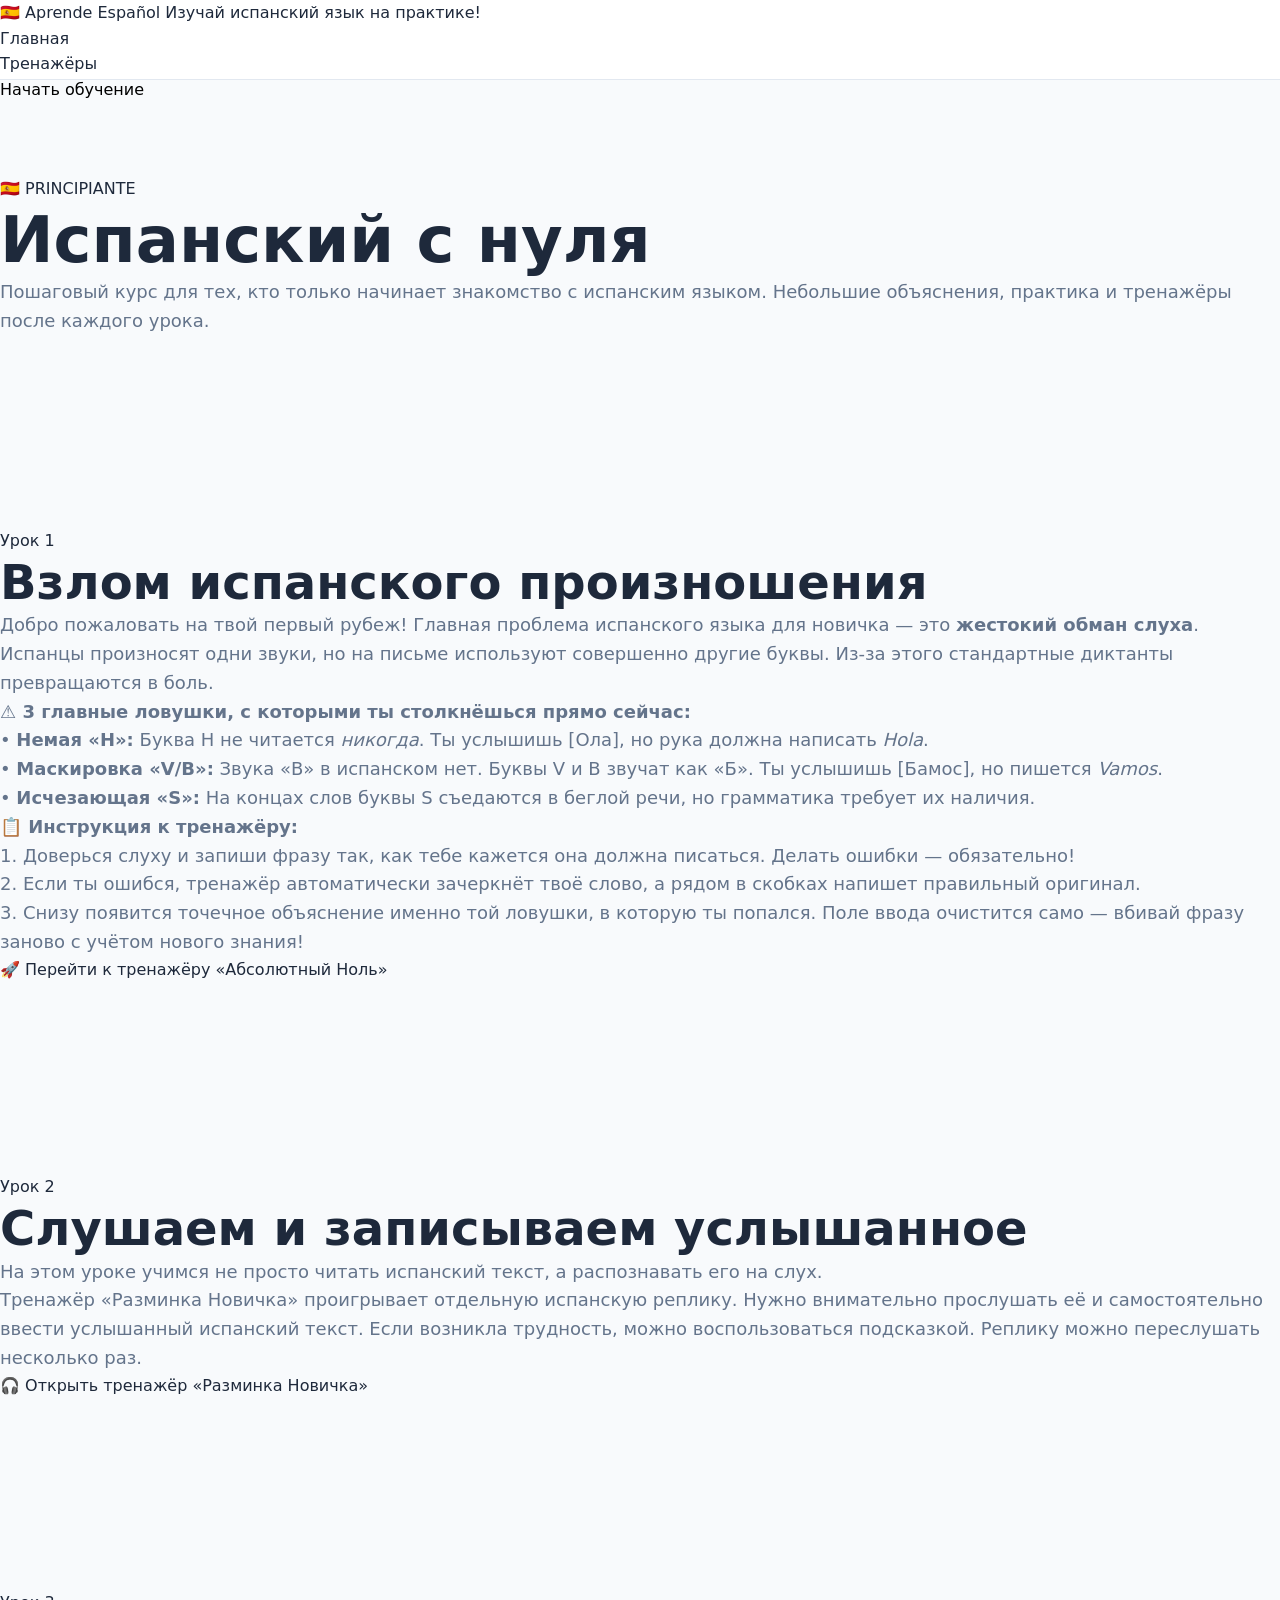
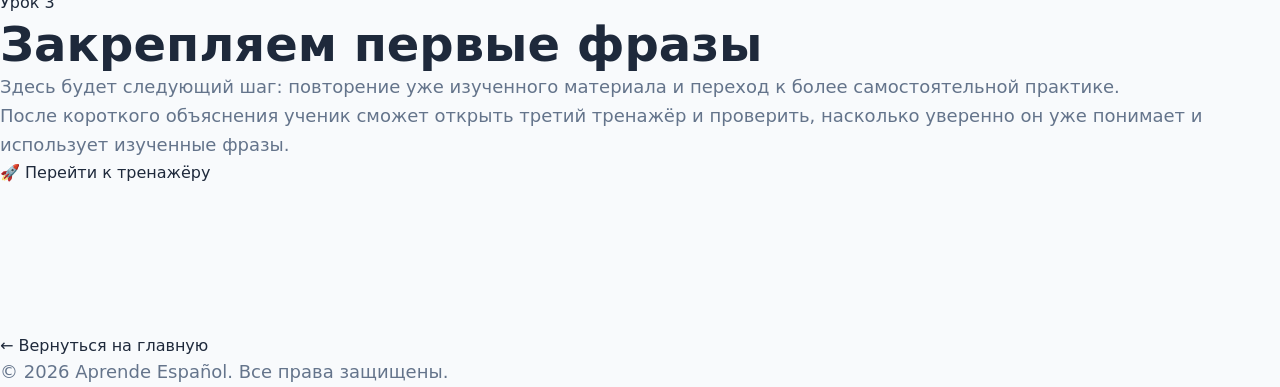
==== principiante.html @ 5edc0eb2 "Update principiante.html" ====
<!DOCTYPE html>
<html lang="ru">
<head>
    <meta charset="UTF-8">
    <meta name="viewport" content="width=device-width, initial-scale=1.0">
    <title>Principiante — Испанский с нуля | Aprende Español</title>
    <link rel="stylesheet" href="assets/css/style.css">
</head>
<body>

    <!-- Ваша оригинальная шапка -->
    <header>
        <span>🇪🇸</span> Aprende Español Изучай испанский язык на практике!
        <ul>
            <li>Главная</li>
            <li>Тренажёры</li>
        </ul>
        <button>Начать обучение</button>
    </header>

    <!-- Ваш оригинальный заголовок курса -->
    <section>
        <span>🇪🇸 PRINCIPIANTE</span>
        <h1>Испанский с нуля</h1>
        <p>Пошаговый курс для тех, кто только начинает знакомство с испанским языком. Небольшие объяснения, практика и тренажёры после каждого урока.</p>
    </section>

    <!-- УРОК 1 С НОВЫМ ТЕКСТОМ И ССЫЛКОЙ В ПАПКУ TRAINERS -->
    <section>
        <span>Урок 1</span>
        <h2>Взлом испанского произношения</h2>
        
        <p>
            Добро пожаловать на твой первый рубеж! Главная проблема испанского языка для новичка — это <b>жестокий обман слуха</b>. Испанцы произносят одни звуки, но на письме используют совершенно другие буквы. Из-за этого стандартные диктанты превращаются в боль.
        </p>

        <p>
            <b>⚠️ 3 главные ловушки, с которыми ты столкнёшься прямо сейчас:</b><br>
            • <b>Немая «H»:</b> Буква H не читается <i>никогда</i>. Ты услышишь [Ола], но рука должна написать <i>Hola</i>.<br>
            • <b>Маскировка «V/B»:</b> Звука «В» в испанском нет. Буквы V и B звучат как «Б». Ты услышишь [Бамос], но пишется <i>Vamos</i>.<br>
            • <b>Исчезающая «S»:</b> На концах слов буквы S съедаются в беглой речи, но грамматика требует их наличия.
        </p>

        <p>
            <b>📋 Инструкция к тренажёру:</b><br>
            1. Доверься слуху и запиши фразу так, как тебе кажется она должна писаться. Делать ошибки — обязательно!<br>
            2. Если ты ошибся, тренажёр автоматически зачеркнёт твоё слово, а рядом в скобках напишет правильный оригинал.<br>
            3. Снизу появится точечное объяснение именно той ловушки, в которую ты попался. Поле ввода очистится само — вбивай фразу заново с учётом нового знания!
        </p>

        <a href="trainers/zero.html">🚀 Перейти к тренажёру «Абсолютный Ноль»</a>
    </section>
    <!-- УРОК 2 С ПРАВИЛЬНОЙ ССЫЛКОЙ В ПАПКУ TRAINERS -->
    <section>
        <span>Урок 2</span>
        <h2>Слушаем и записываем услышанное</h2>
        <p>На этом уроке учимся не просто читать испанский текст, а распознавать его на слух.</p>
        <p>Тренажёр «Разминка Новичка» проигрывает отдельную испанскую реплику. Нужно внимательно прослушать её и самостоятельно ввести услышанный испанский текст. Если возникла трудность, можно воспользоваться подсказкой. Реплику можно переслушать несколько раз.</p>
        <a href="trainers/principiante2.html">🎧 Открыть тренажёр «Разминка Новичка»</a>
    </section>

    <!-- УРОК 3 -->
    <section>
        <span>Урок 3</span>
        <h2>Закрепляем первые фразы</h2>
        <p>Здесь будет следующий шаг: повторение уже изученного материала и переход к более самостоятельной практике.</p>
        <p>После короткого объяснения ученик сможет открыть третий тренажёр и проверить, насколько уверенно он уже понимает и использует изученные фразы.</p>
        <a href="#">🚀 Перейти к тренажёру</a>
    </section>

    <!-- ПОДВАЛ И ОРИГИНАЛЬНЫЕ ССЫЛКИ -->
    <br><br>
    <a href="index.html">← Вернуться на главную</a>

    <p>© 2026 Aprende Español. Все права защищены.</p>

</body>
</html>
---- assets/css/style.css ----
/* ==========================================================
   Aprende Español
   Main Stylesheet
   Version: 1.0
========================================================== */

/* ---------- CSS Modules ---------- */

@import url("variables.css");
@import url("layout.css");
@import url("components.css");
@import url("animations.css");
@import url("sections/header.css");
@import url("sections/hero.css");
@import url("sections/trainers.css");
@import url("sections/phrase.css");
@import url("sections/features.css");
@import url("sections/layout.css");
@import url("sections/cta.css");
@import url("sections/footer.css");
@import url("sections/beginner-banner.css");



/* ==========================================================
   GLOBAL RESET
========================================================== */

*,
*::before,
*::after {
    box-sizing: border-box;
    margin: 0;
    padding: 0;
}

html {
    scroll-behavior: smooth;
}

body {
    min-height: 100vh;

    font-family: var(--font-family);

    background: var(--color-background);

    color: var(--color-text);

    line-height: 1.6;

    -webkit-font-smoothing: antialiased;
    -moz-osx-font-smoothing: grayscale;

    text-rendering: optimizeLegibility;
}


/* ==========================================================
   IMAGES
========================================================== */

img {
    display: block;
    max-width: 100%;
}


/* ==========================================================
   LINKS
========================================================== */

a {
    color: inherit;
    text-decoration: none;
}


/* ==========================================================
   LISTS
========================================================== */

ul,
ol {
    list-style: none;
}


/* ==========================================================
   BUTTONS
========================================================== */

button {
    font: inherit;
    cursor: pointer;
    border: none;
    background: none;
}


/* ==========================================================
   FORM ELEMENTS
========================================================== */

input,
textarea,
select {
    font: inherit;
}


/* ==========================================================
   SECTIONS
========================================================== */

section {
    width: 100%;
}
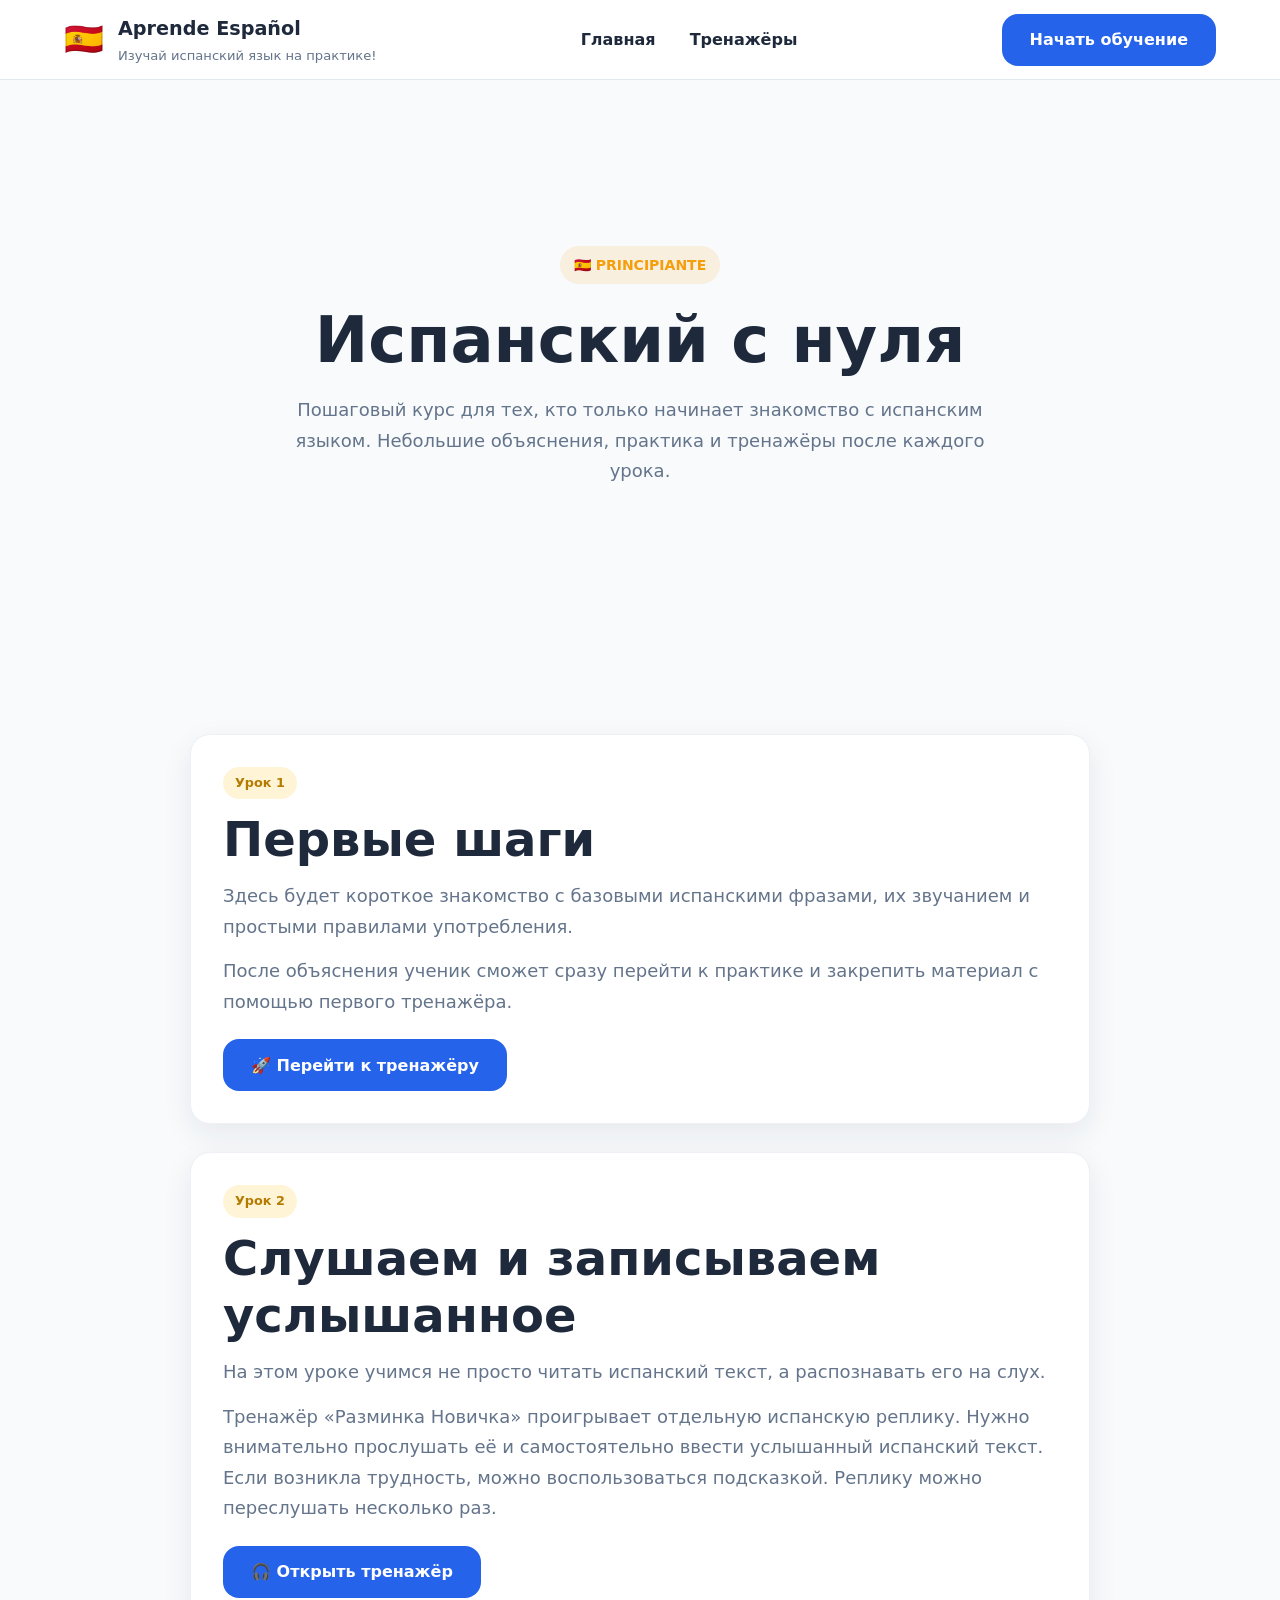
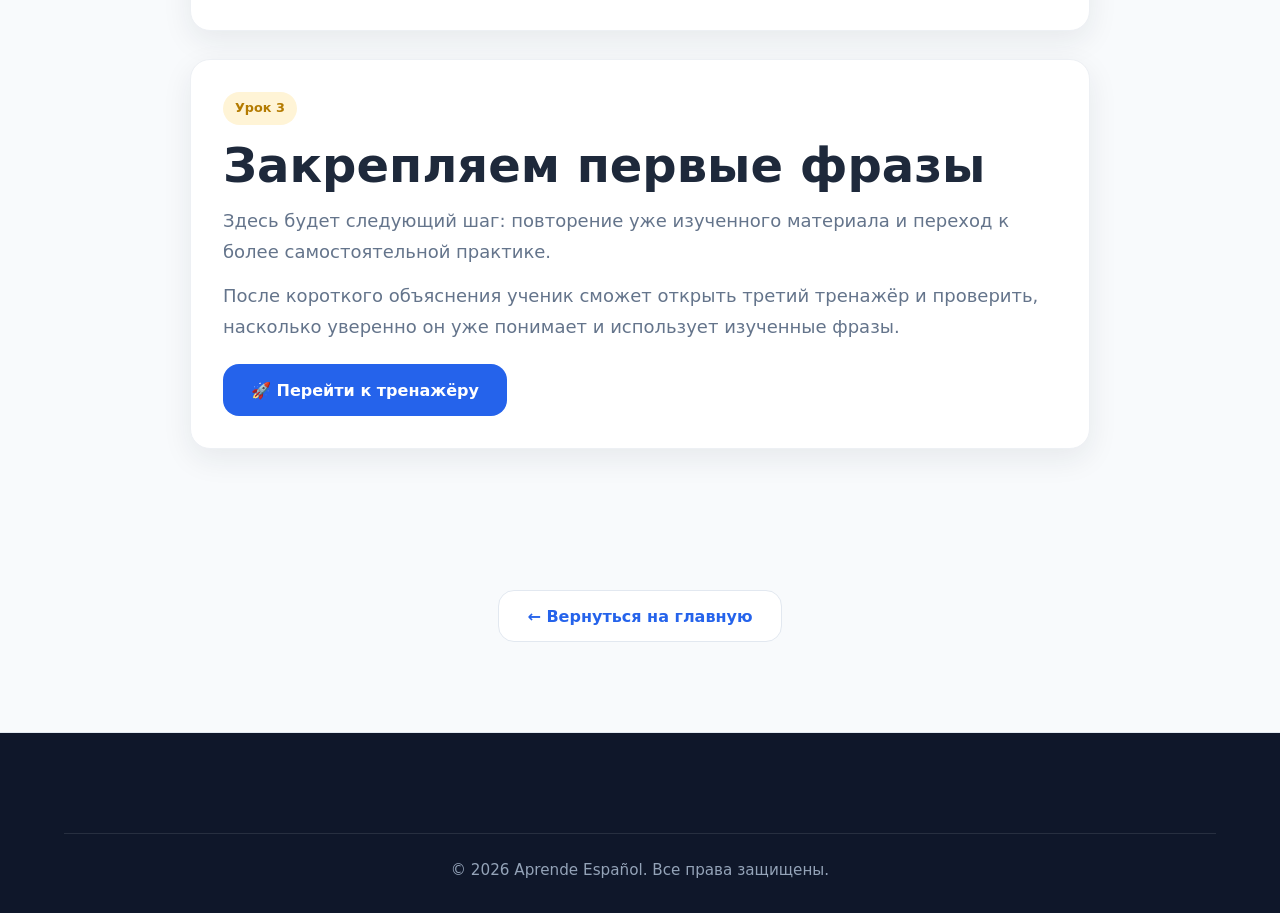
==== commit b98b6492: "Update principiante.html" ====
--- a/principiante.html
+++ b/principiante.html
@@ -1,79 +1,73 @@
 <!DOCTYPE html>
 <html lang="ru">
 <head>
-    <meta charset="UTF-8">
-    <meta name="viewport" content="width=device-width, initial-scale=1.0">
-    <title>Principiante — Испанский с нуля | Aprende Español</title>
-    <link rel="stylesheet" href="assets/css/style.css">
+<meta charset="UTF-8">
+<meta name="viewport" content="width=device-width, initial-scale=1.0">
+<title>Principiante — Испанский с нуля | Aprende Español</title>
+<meta name="description" content="Уроки испанского языка для начинающих с нулевого уровня. Простые объяснения и практические тренажёры.">
+<link rel="icon" href="favicon.svg" type="image/svg+xml">
+<link rel="stylesheet" href="assets/css/style.css">
+<style>
+.principiante-page{padding:70px 0 90px}
+.principiante-hero{text-align:center;max-width:850px;margin:0 auto 55px}
+.principiante-hero h1{margin:18px 0 16px}
+.principiante-hero p{max-width:700px;margin:0 auto;line-height:1.7}
+.lesson-list{display:flex;flex-direction:column;gap:28px;max-width:900px;margin:0 auto}
+.lesson-card{background:#fff;border-radius:20px;padding:32px;box-shadow:0 10px 30px rgba(31,41,55,.08);border:1px solid #edf0f4}
+.lesson-number{display:inline-block;margin-bottom:12px;padding:6px 12px;border-radius:999px;background:#fff4d6;color:#b47b00;font-size:.8rem;font-weight:700}
+.lesson-card h2{margin:0 0 12px}.lesson-card p{line-height:1.7;margin:0 0 14px}.lesson-action{margin-top:22px}
+.lesson-action .btn{display:inline-flex;align-items:center;justify-content:center}
+.site-footer-link{text-align:center;margin-top:45px}
+@media(max-width:700px){.principiante-page{padding:45px 0 60px}.lesson-card{padding:24px 20px}.lesson-action .btn{width:100%}}
+</style>
 </head>
 <body>
+<header id="header">
+<div class="container"><div class="header">
+<a href="index.html" class="logo"><span class="logo-icon">🇪🇸</span><div class="logo-text"><span class="logo-title">Aprende Español</span><span class="logo-subtitle">Изучай испанский язык на практике!</span></div></a>
+<nav class="nav"><ul class="nav-list"><li><a href="index.html" class="nav-link">Главная</a></li><li><a href="index.html#trainers" class="nav-link">Тренажёры</a></li></ul></nav>
+<a href="index.html#trainers" class="btn btn-primary">Начать обучение</a>
+</div></div>
+</header>
 
-    <!-- Ваша оригинальная шапка -->
-    <header>
-        <span>🇪🇸</span> Aprende Español Изучай испанский язык на практике!
-        <ul>
-            <li>Главная</li>
-            <li>Тренажёры</li>
-        </ul>
-        <button>Начать обучение</button>
-    </header>
+<main class="principiante-page">
+<div class="container">
+<section class="principiante-hero">
+<span class="badge">🇪🇸 PRINCIPIANTE</span>
+<h1>Испанский с нуля</h1>
+<p>Пошаговый курс для тех, кто только начинает знакомство с испанским языком. Небольшие объяснения, практика и тренажёры после каждого урока.</p>
+</section>
 
-    <!-- Ваш оригинальный заголовок курса -->
-    <section>
-        <span>🇪🇸 PRINCIPIANTE</span>
-        <h1>Испанский с нуля</h1>
-        <p>Пошаговый курс для тех, кто только начинает знакомство с испанским языком. Небольшие объяснения, практика и тренажёры после каждого урока.</p>
-    </section>
+<section class="lesson-list">
+<article class="lesson-card">
+<span class="lesson-number">Урок 1</span>
+<h2>Первые шаги</h2>
+<p>Здесь будет короткое знакомство с базовыми испанскими фразами, их звучанием и простыми правилами употребления.</p>
+<p>После объяснения ученик сможет сразу перейти к практике и закрепить материал с помощью первого тренажёра.</p>
+<div class="lesson-action"><a href="aprende-espanol-site/trainers/zero.html" class="btn btn-primary">🚀 Перейти к тренажёру</a></div>
+</article>
 
-    <!-- УРОК 1 С НОВЫМ ТЕКСТОМ И ССЫЛКОЙ В ПАПКУ TRAINERS -->
-    <section>
-        <span>Урок 1</span>
-        <h2>Взлом испанского произношения</h2>
-        
-        <p>
-            Добро пожаловать на твой первый рубеж! Главная проблема испанского языка для новичка — это <b>жестокий обман слуха</b>. Испанцы произносят одни звуки, но на письме используют совершенно другие буквы. Из-за этого стандартные диктанты превращаются в боль.
-        </p>
+<article class="lesson-card">
+<span class="lesson-number">Урок 2</span>
+<h2>Слушаем и записываем услышанное</h2>
+<p>На этом уроке учимся не просто читать испанский текст, а распознавать его на слух.</p>
+<p>Тренажёр «Разминка Новичка» проигрывает отдельную испанскую реплику. Нужно внимательно прослушать её и самостоятельно ввести услышанный испанский текст. Если возникла трудность, можно воспользоваться подсказкой. Реплику можно переслушать несколько раз.</p>
+<div class="lesson-action"><a href="aprende-espanol-site/trainers/principiante2.html" class="btn btn-primary" target="_blank" rel="noopener">🎧 Открыть тренажёр</a></div>
+</article>
 
-        <p>
-            <b>⚠️ 3 главные ловушки, с которыми ты столкнёшься прямо сейчас:</b><br>
-            • <b>Немая «H»:</b> Буква H не читается <i>никогда</i>. Ты услышишь [Ола], но рука должна написать <i>Hola</i>.<br>
-            • <b>Маскировка «V/B»:</b> Звука «В» в испанском нет. Буквы V и B звучат как «Б». Ты услышишь [Бамос], но пишется <i>Vamos</i>.<br>
-            • <b>Исчезающая «S»:</b> На концах слов буквы S съедаются в беглой речи, но грамматика требует их наличия.
-        </p>
+<article class="lesson-card">
+<span class="lesson-number">Урок 3</span>
+<h2>Закрепляем первые фразы</h2>
+<p>Здесь будет следующий шаг: повторение уже изученного материала и переход к более самостоятельной практике.</p>
+<p>После короткого объяснения ученик сможет открыть третий тренажёр и проверить, насколько уверенно он уже понимает и использует изученные фразы.</p>
+<div class="lesson-action"><a href="#" class="btn btn-primary">🚀 Перейти к тренажёру</a></div>
+</article>
+</section>
 
-        <p>
-            <b>📋 Инструкция к тренажёру:</b><br>
-            1. Доверься слуху и запиши фразу так, как тебе кажется она должна писаться. Делать ошибки — обязательно!<br>
-            2. Если ты ошибся, тренажёр автоматически зачеркнёт твоё слово, а рядом в скобках напишет правильный оригинал.<br>
-            3. Снизу появится точечное объяснение именно той ловушки, в которую ты попался. Поле ввода очистится само — вбивай фразу заново с учётом нового знания!
-        </p>
+<div class="site-footer-link"><a href="index.html" class="btn btn-secondary">← Вернуться на главную</a></div>
+</div>
+</main>
 
-        <a href="trainers/zero.html">🚀 Перейти к тренажёру «Абсолютный Ноль»</a>
-    </section>
-    <!-- УРОК 2 С ПРАВИЛЬНОЙ ССЫЛКОЙ В ПАПКУ TRAINERS -->
-    <section>
-        <span>Урок 2</span>
-        <h2>Слушаем и записываем услышанное</h2>
-        <p>На этом уроке учимся не просто читать испанский текст, а распознавать его на слух.</p>
-        <p>Тренажёр «Разминка Новичка» проигрывает отдельную испанскую реплику. Нужно внимательно прослушать её и самостоятельно ввести услышанный испанский текст. Если возникла трудность, можно воспользоваться подсказкой. Реплику можно переслушать несколько раз.</p>
-        <a href="trainers/principiante2.html">🎧 Открыть тренажёр «Разминка Новичка»</a>
-    </section>
-
-    <!-- УРОК 3 -->
-    <section>
-        <span>Урок 3</span>
-        <h2>Закрепляем первые фразы</h2>
-        <p>Здесь будет следующий шаг: повторение уже изученного материала и переход к более самостоятельной практике.</p>
-        <p>После короткого объяснения ученик сможет открыть третий тренажёр и проверить, насколько уверенно он уже понимает и использует изученные фразы.</p>
-        <a href="#">🚀 Перейти к тренажёру</a>
-    </section>
-
-    <!-- ПОДВАЛ И ОРИГИНАЛЬНЫЕ ССЫЛКИ -->
-    <br><br>
-    <a href="index.html">← Вернуться на главную</a>
-
-    <p>© 2026 Aprende Español. Все права защищены.</p>
-
+<footer id="footer"><div class="container"><div class="footer-bottom">© 2026 Aprende Español. Все права защищены.</div></div></footer>
 </body>
 </html>
-
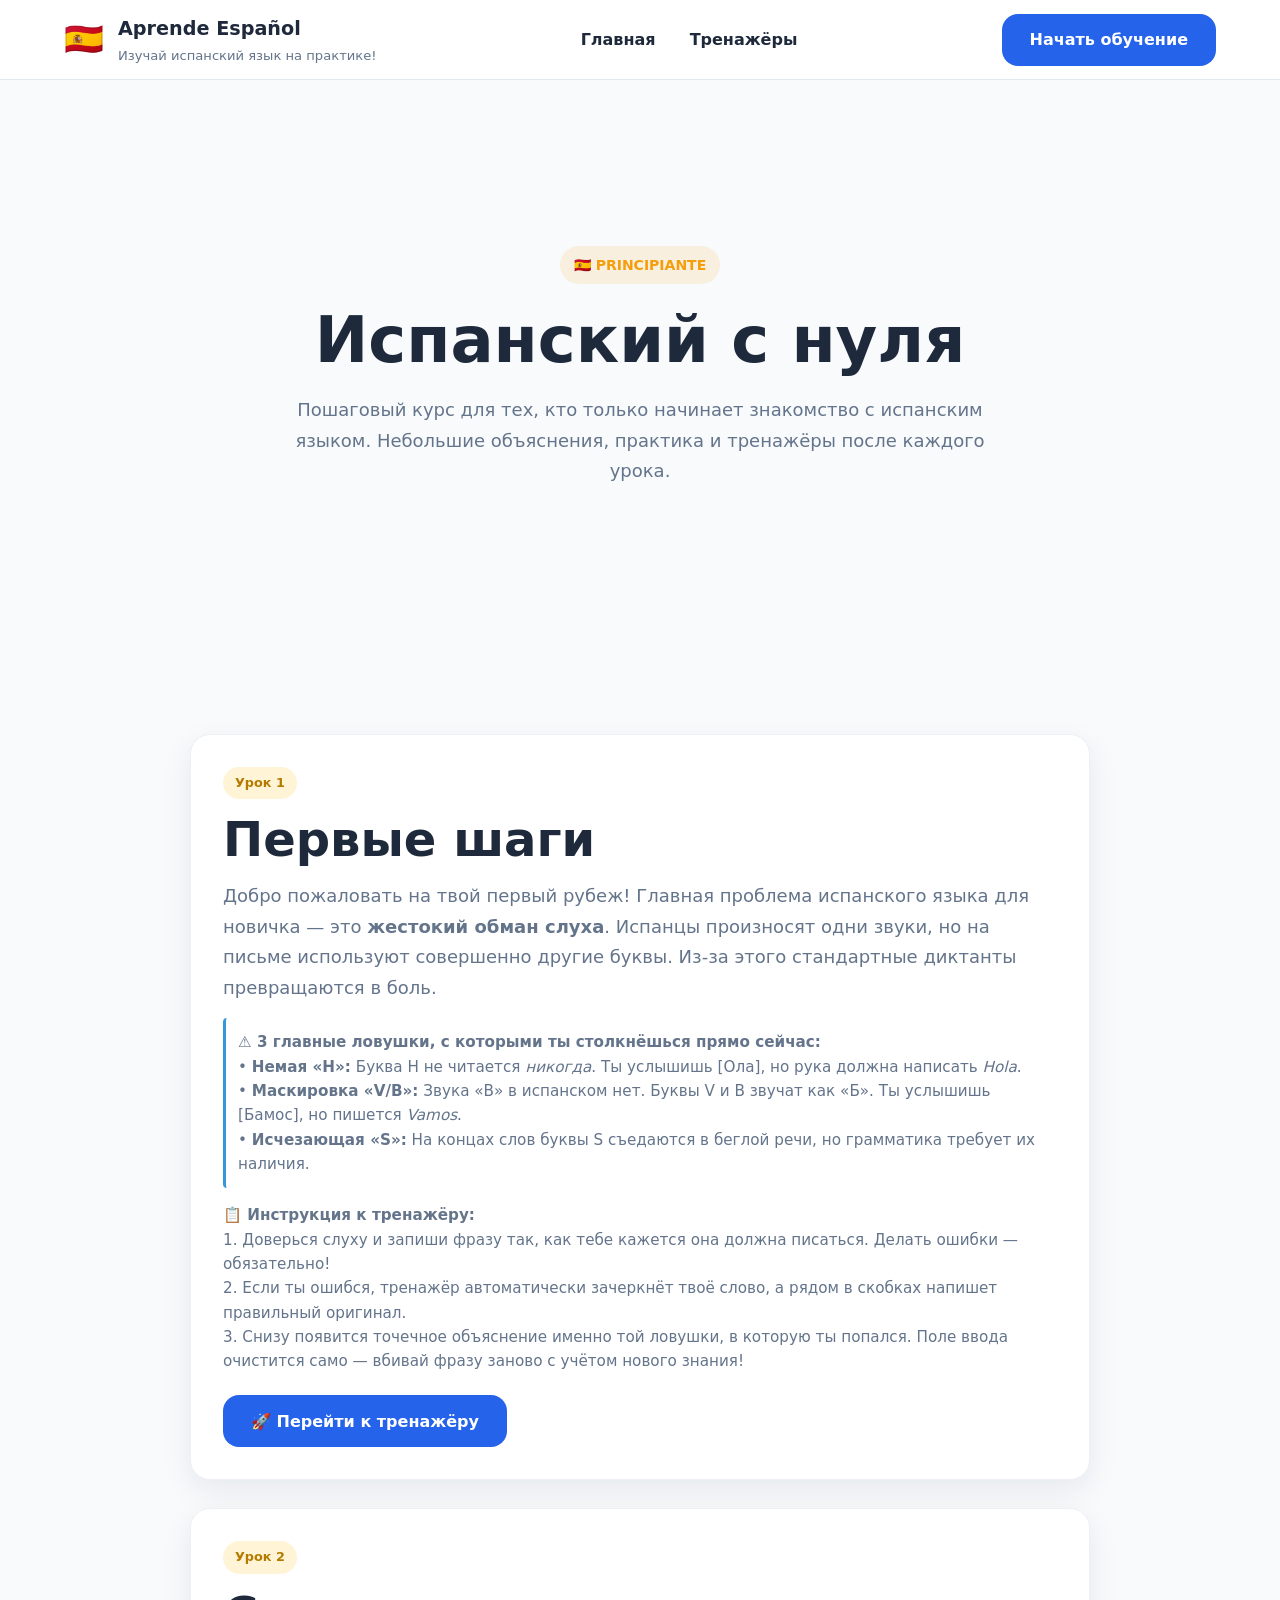
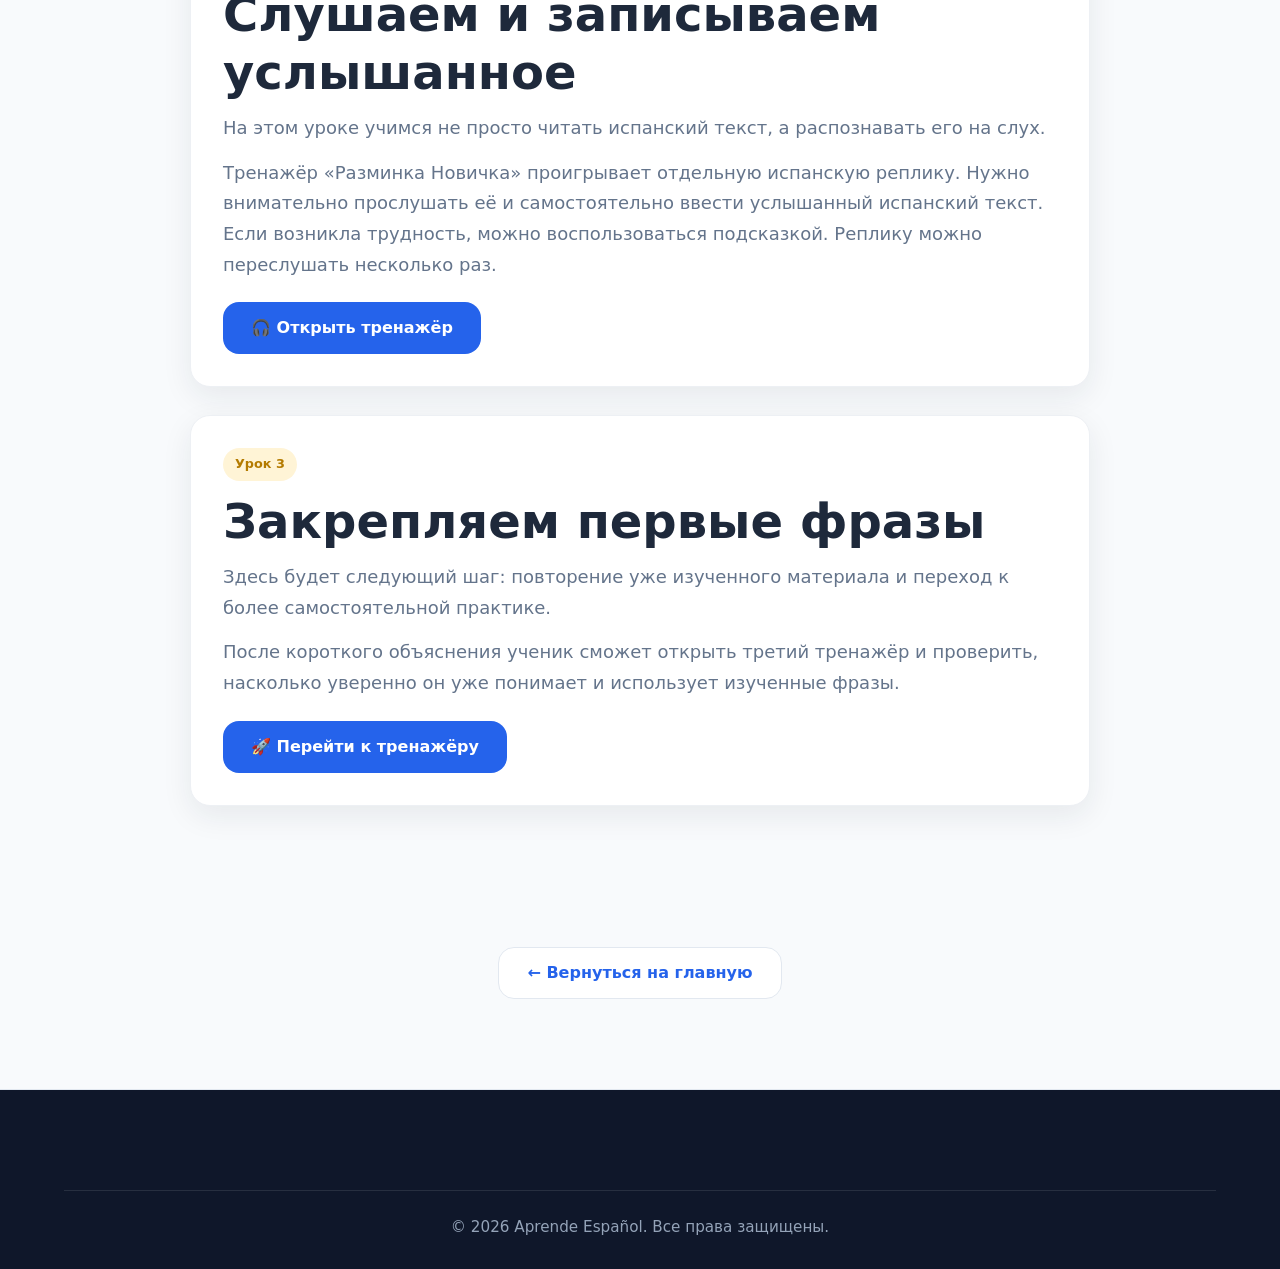
==== commit 3130b1ac: "Update principiante.html" ====
--- a/principiante.html
+++ b/principiante.html
@@ -42,8 +42,25 @@
 <article class="lesson-card">
 <span class="lesson-number">Урок 1</span>
 <h2>Первые шаги</h2>
-<p>Здесь будет короткое знакомство с базовыми испанскими фразами, их звучанием и простыми правилами употребления.</p>
-<p>После объяснения ученик сможет сразу перейти к практике и закрепить материал с помощью первого тренажёра.</p>
+<!-- ВСТАВИТЬ ВНУТРЬ КАРТОЧКИ ПЕРВОГО УРОКА -->
+<p class="trainer-description">
+    Добро пожаловать на твой первый рубеж! Главная проблема испанского языка для новичка — это <b>жестокий обман слуха</b>. Испанцы произносят одни звуки, но на письме используют совершенно другие буквы. Из-за этого стандартные диктанты превращаются в боль.
+</p>
+
+<p class="trainer-description" style="font-size: 0.95rem; line-height: 1.6; margin-top: 15px; background: rgba(255,255,255,0.02); padding: 12px; border-left: 3px solid #3498db; border-radius: 4px;">
+    <b>⚠️ 3 главные ловушки, с которыми ты столкнёшься прямо сейчас:</b><br>
+    • <b>Немая «H»:</b> Буква H не читается <i>никогда</i>. Ты услышишь [Ола], но рука должна написать <i>Hola</i>.<br>
+    • <b>Маскировка «V/B»:</b> Звука «В» в испанском нет. Буквы V и B звучат как «Б». Ты услышишь [Бамос], но пишется <i>Vamos</i>.<br>
+    • <b>Исчезающая «S»:</b> На концах слов буквы S съедаются в беглой речи, но грамматика требует их наличия.
+</p>
+
+<p class="trainer-description" style="font-size: 0.95rem; line-height: 1.6; margin-top: 15px;">
+    <b>📋 Инструкция к тренажёру:</b><br>
+    1. Доверься слуху и запиши фразу так, как тебе кажется она должна писаться. Делать ошибки — обязательно!<br>
+    2. Если ты ошибся, тренажёр автоматически зачеркнёт твоё слово, а рядом в скобках напишет правильный оригинал.<br>
+    3. Снизу появится точечное объяснение именно той ловушки, в которую ты попался. Поле ввода очистится само — вбивай фразу заново с учётом нового знания!
+</p>
+
 <div class="lesson-action"><a href="aprende-espanol-site/trainers/zero.html" class="btn btn-primary">🚀 Перейти к тренажёру</a></div>
 </article>
 
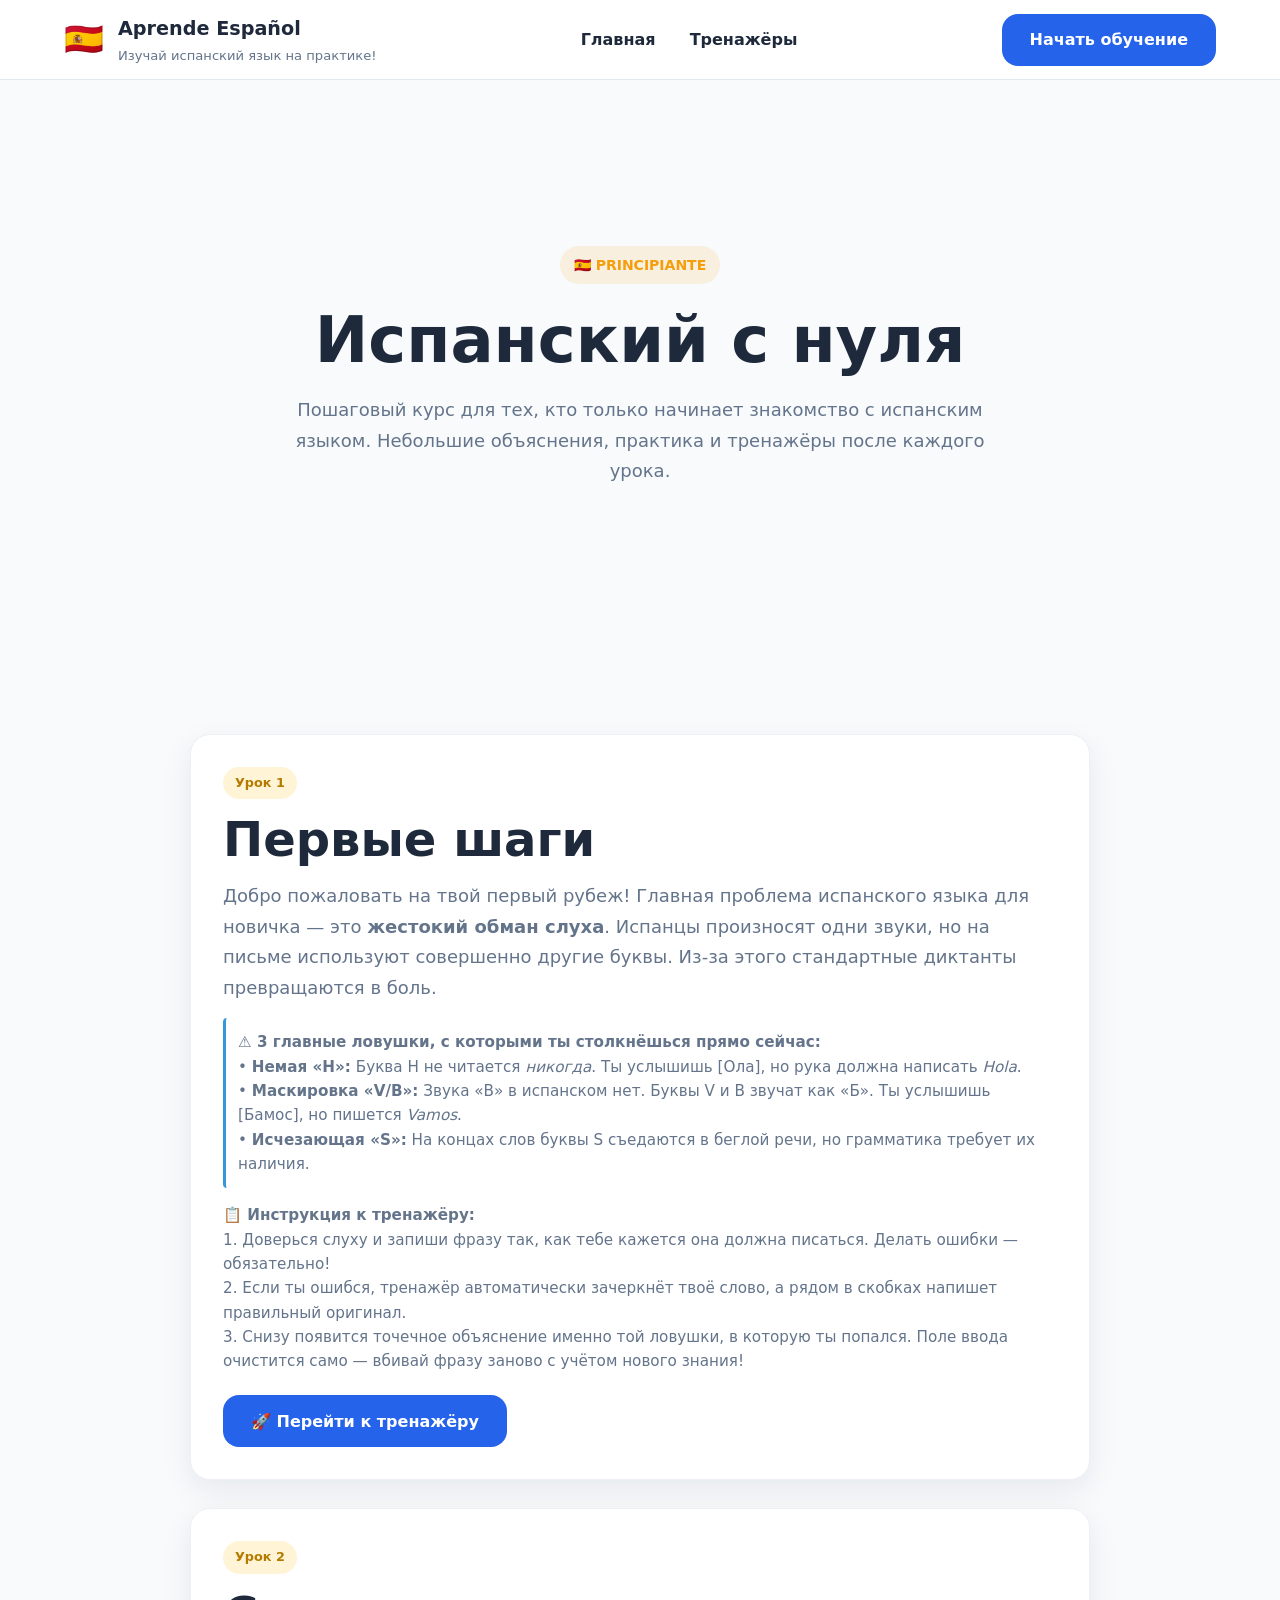
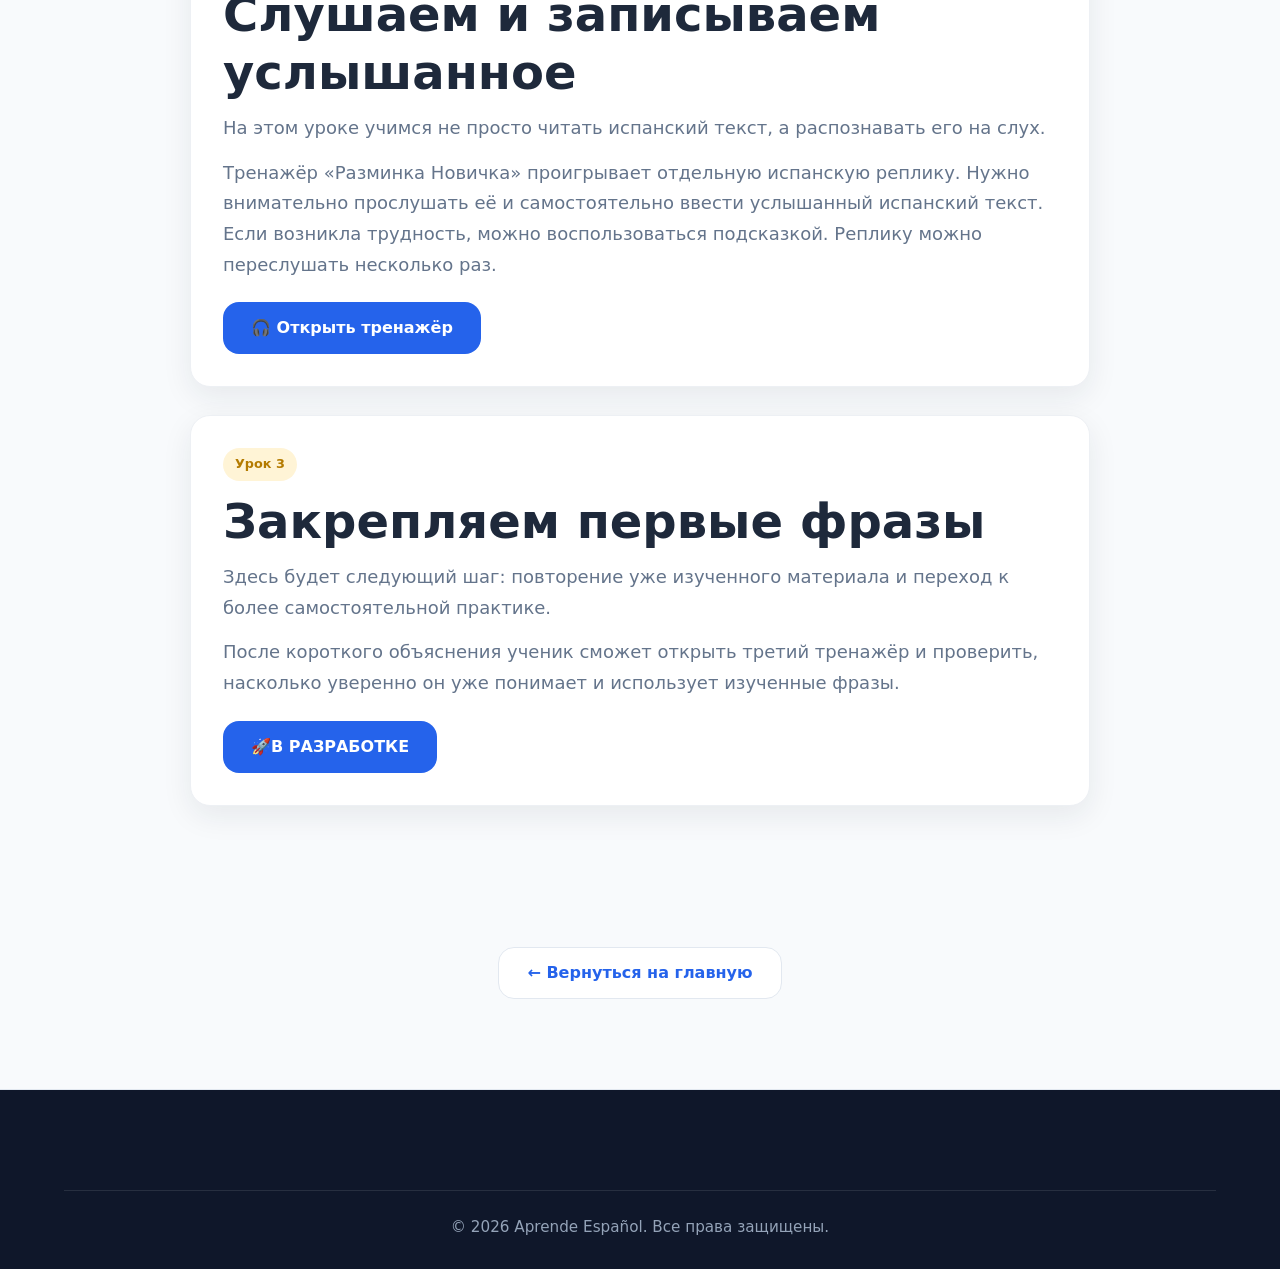
==== commit 8b0f3d18: "Update principiante.html" ====
--- a/principiante.html
+++ b/principiante.html
@@ -61,7 +61,7 @@
     3. Снизу появится точечное объяснение именно той ловушки, в которую ты попался. Поле ввода очистится само — вбивай фразу заново с учётом нового знания!
 </p>
 
-<div class="lesson-action"><a href="aprende-espanol-site/trainers/zero.html" class="btn btn-primary">🚀 Перейти к тренажёру</a></div>
+<div class="lesson-action"><a href="trainers/zero.html" class="btn btn-primary">🚀 Перейти к тренажёру</a></div>
 </article>
 
 <article class="lesson-card">
@@ -69,7 +69,7 @@
 <h2>Слушаем и записываем услышанное</h2>
 <p>На этом уроке учимся не просто читать испанский текст, а распознавать его на слух.</p>
 <p>Тренажёр «Разминка Новичка» проигрывает отдельную испанскую реплику. Нужно внимательно прослушать её и самостоятельно ввести услышанный испанский текст. Если возникла трудность, можно воспользоваться подсказкой. Реплику можно переслушать несколько раз.</p>
-<div class="lesson-action"><a href="aprende-espanol-site/trainers/principiante2.html" class="btn btn-primary" target="_blank" rel="noopener">🎧 Открыть тренажёр</a></div>
+<div class="lesson-action"><a href="trainers/principiante2.html" class="btn btn-primary" target="_blank" rel="noopener">🎧 Открыть тренажёр</a></div>
 </article>
 
 <article class="lesson-card">
@@ -77,7 +77,7 @@
 <h2>Закрепляем первые фразы</h2>
 <p>Здесь будет следующий шаг: повторение уже изученного материала и переход к более самостоятельной практике.</p>
 <p>После короткого объяснения ученик сможет открыть третий тренажёр и проверить, насколько уверенно он уже понимает и использует изученные фразы.</p>
-<div class="lesson-action"><a href="#" class="btn btn-primary">🚀 Перейти к тренажёру</a></div>
+<div class="lesson-action"><a href="#" class="btn btn-primary">🚀В РАЗРАБОТКЕ</a></div>
 </article>
 </section>
 
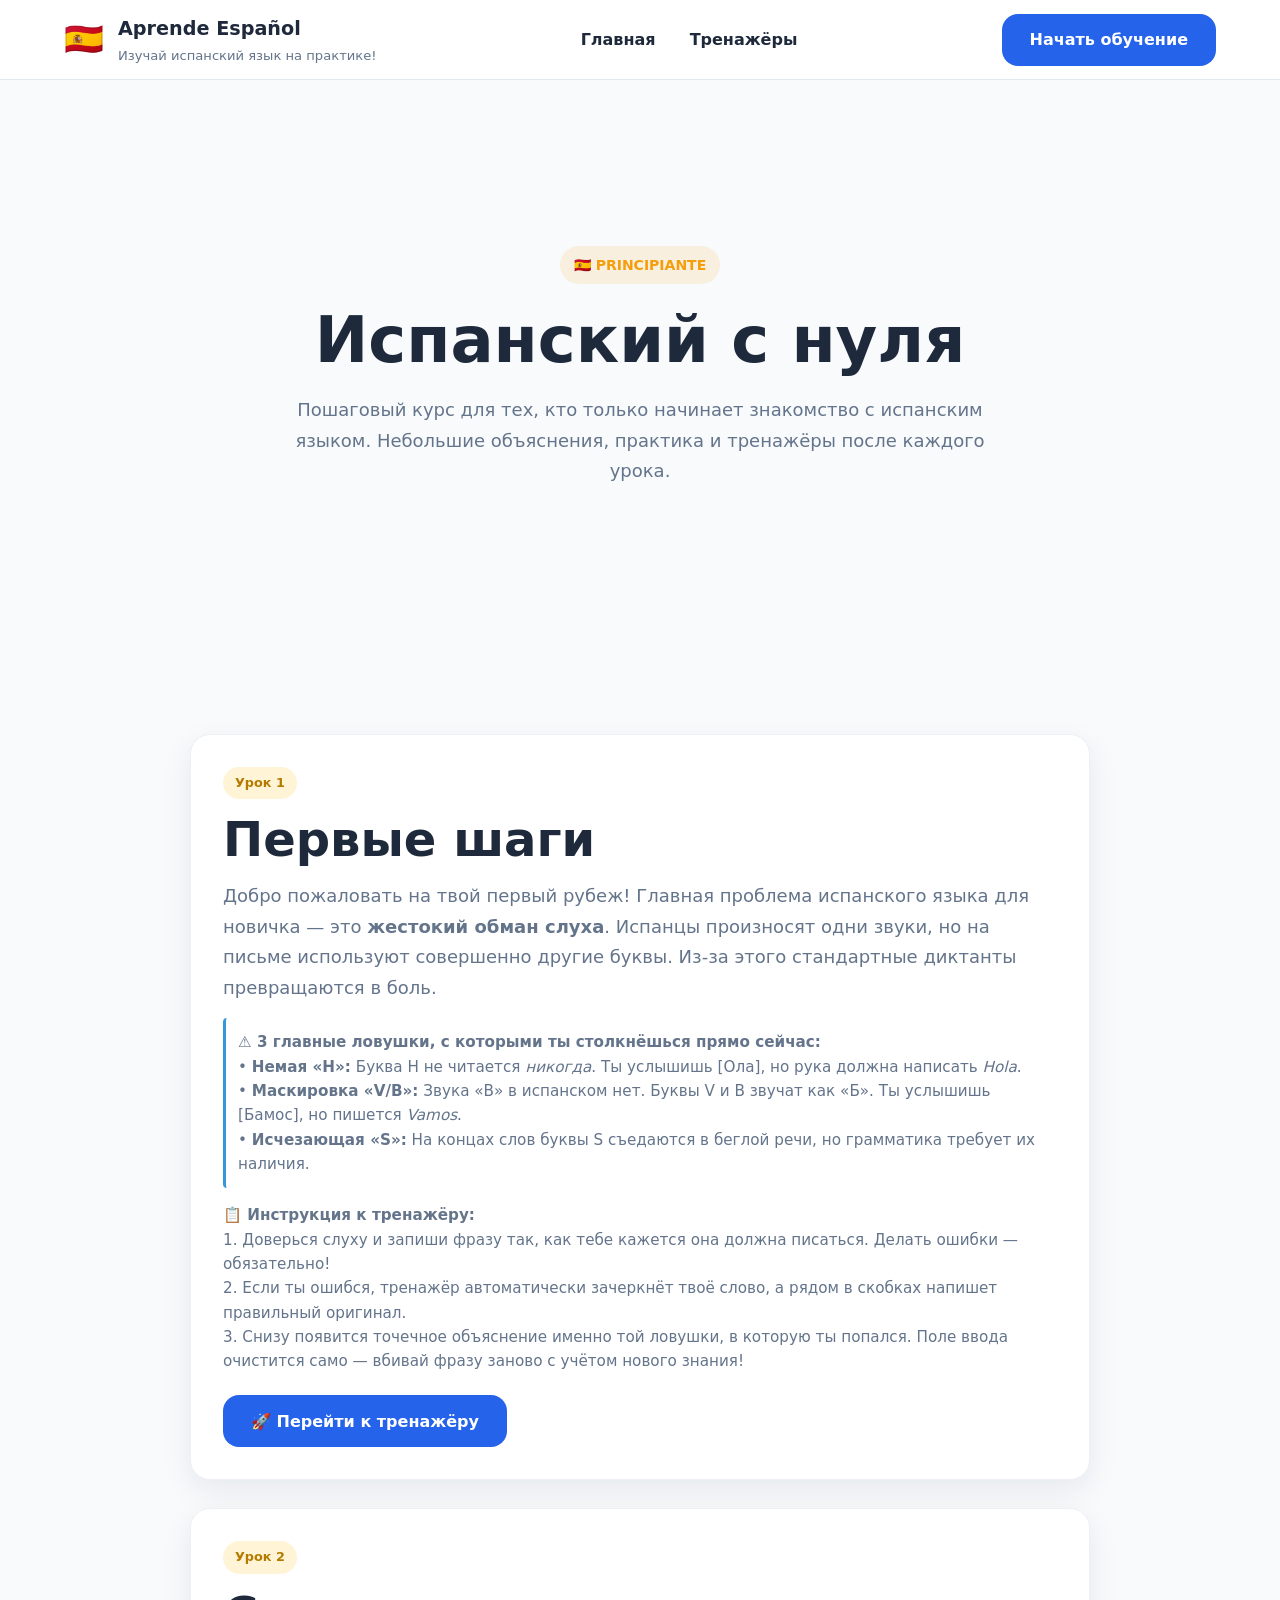
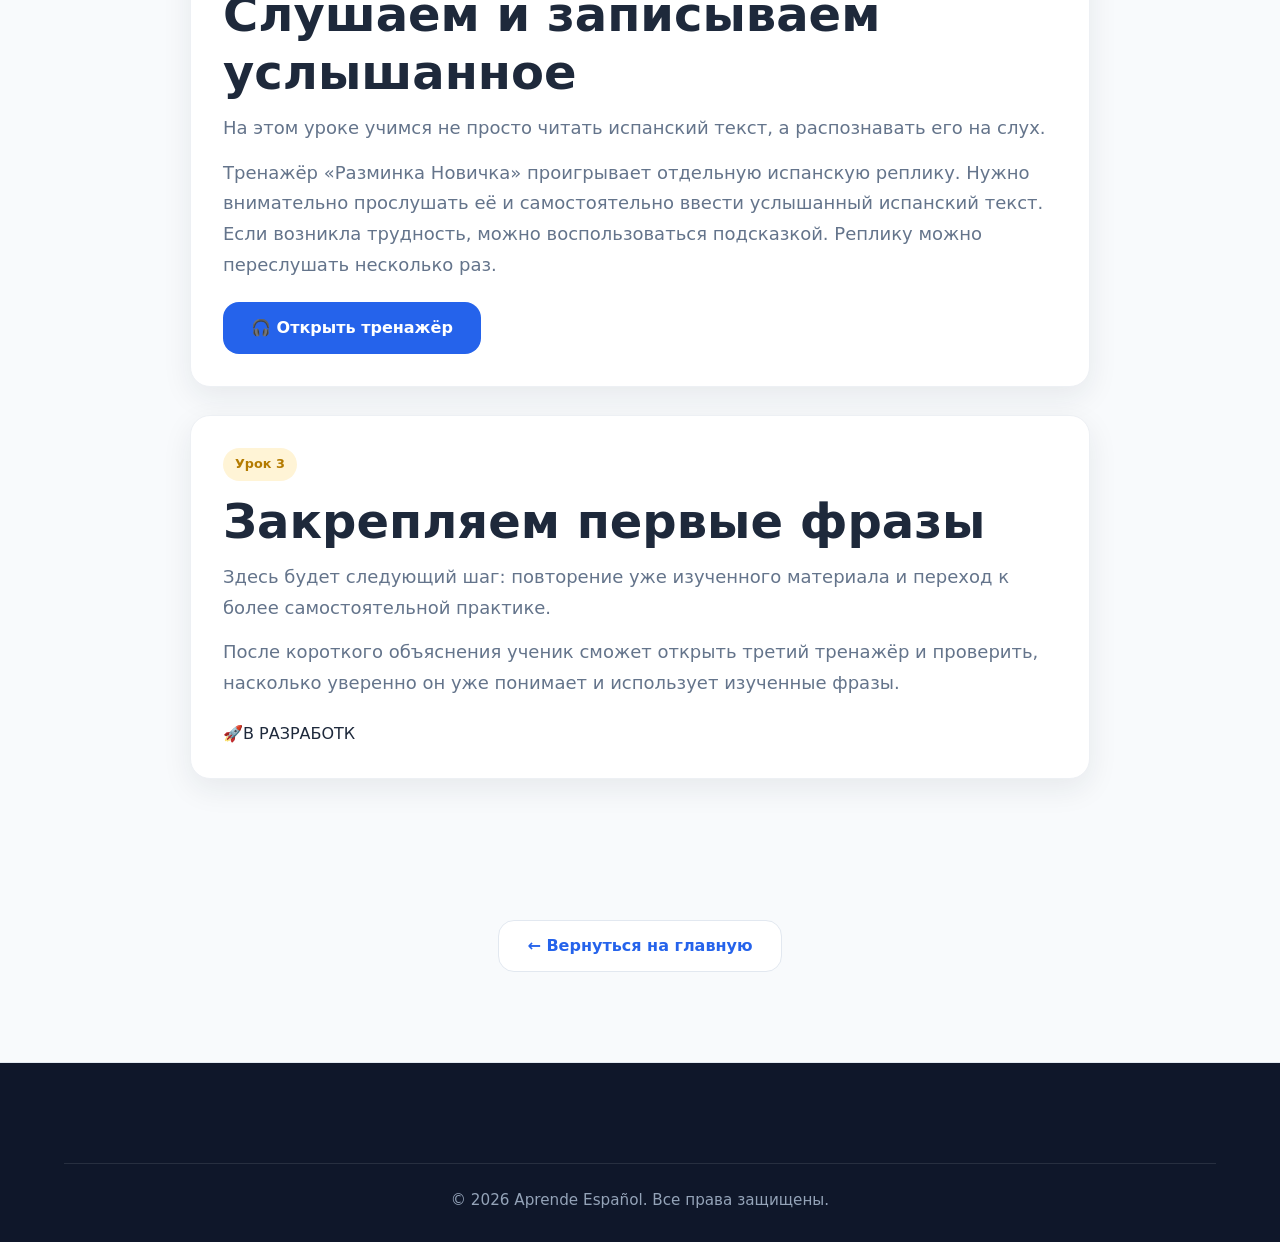
==== commit e35fc098: "Update principiante.html" ====
--- a/principiante.html
+++ b/principiante.html
@@ -77,7 +77,7 @@
 <h2>Закрепляем первые фразы</h2>
 <p>Здесь будет следующий шаг: повторение уже изученного материала и переход к более самостоятельной практике.</p>
 <p>После короткого объяснения ученик сможет открыть третий тренажёр и проверить, насколько уверенно он уже понимает и использует изученные фразы.</p>
-<div class="lesson-action"><a href="#" class="btn btn-primary">🚀В РАЗРАБОТКЕ</a></div>
+<div class="lesson-action"><!-- <a href=" " class="btn btn-primary">🚀В РАЗРАБОТКЕ</a>-->🚀В РАЗРАБОТК</div>
 </article>
 </section>
 
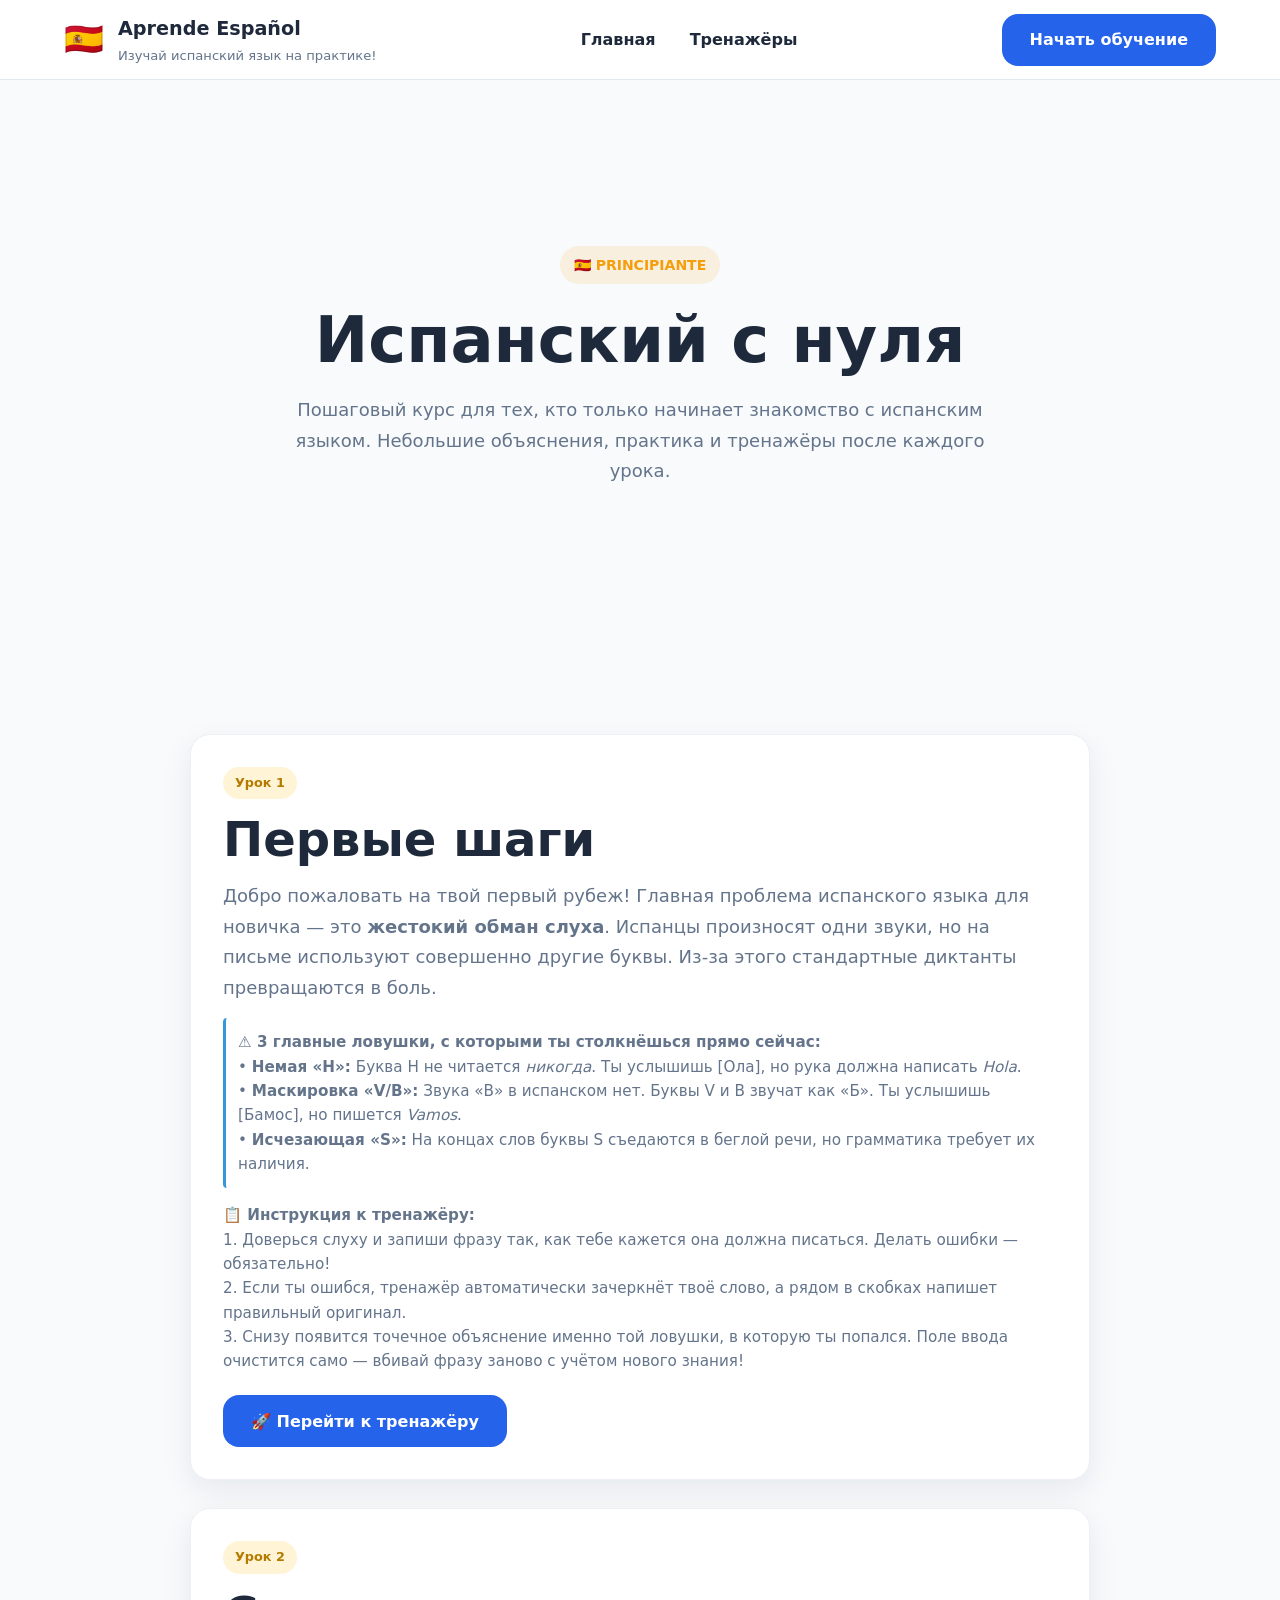
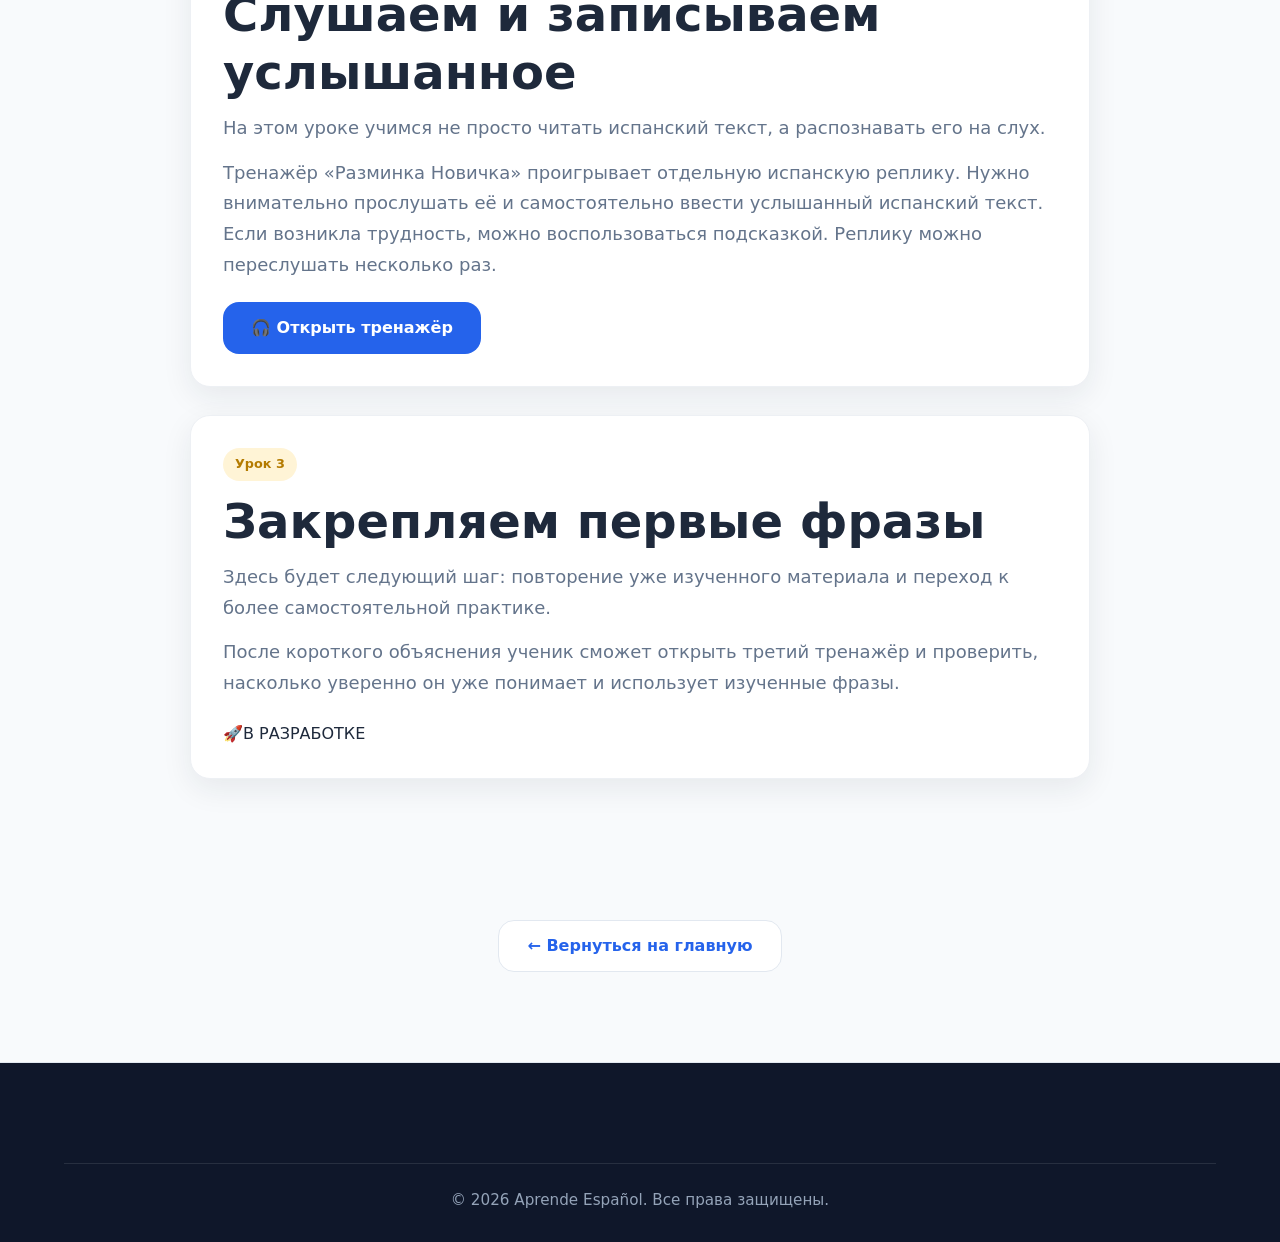
==== commit 0f366fa6: "Update principiante.html" ====
--- a/principiante.html
+++ b/principiante.html
@@ -77,7 +77,7 @@
 <h2>Закрепляем первые фразы</h2>
 <p>Здесь будет следующий шаг: повторение уже изученного материала и переход к более самостоятельной практике.</p>
 <p>После короткого объяснения ученик сможет открыть третий тренажёр и проверить, насколько уверенно он уже понимает и использует изученные фразы.</p>
-<div class="lesson-action"><!-- <a href=" " class="btn btn-primary">🚀В РАЗРАБОТКЕ</a>-->🚀В РАЗРАБОТК</div>
+<div class="lesson-action"><!-- <a href=" " class="btn btn-primary">🚀В РАЗРАБОТКЕ</a>-->🚀В РАЗРАБОТКЕ</div>
 </article>
 </section>
 
